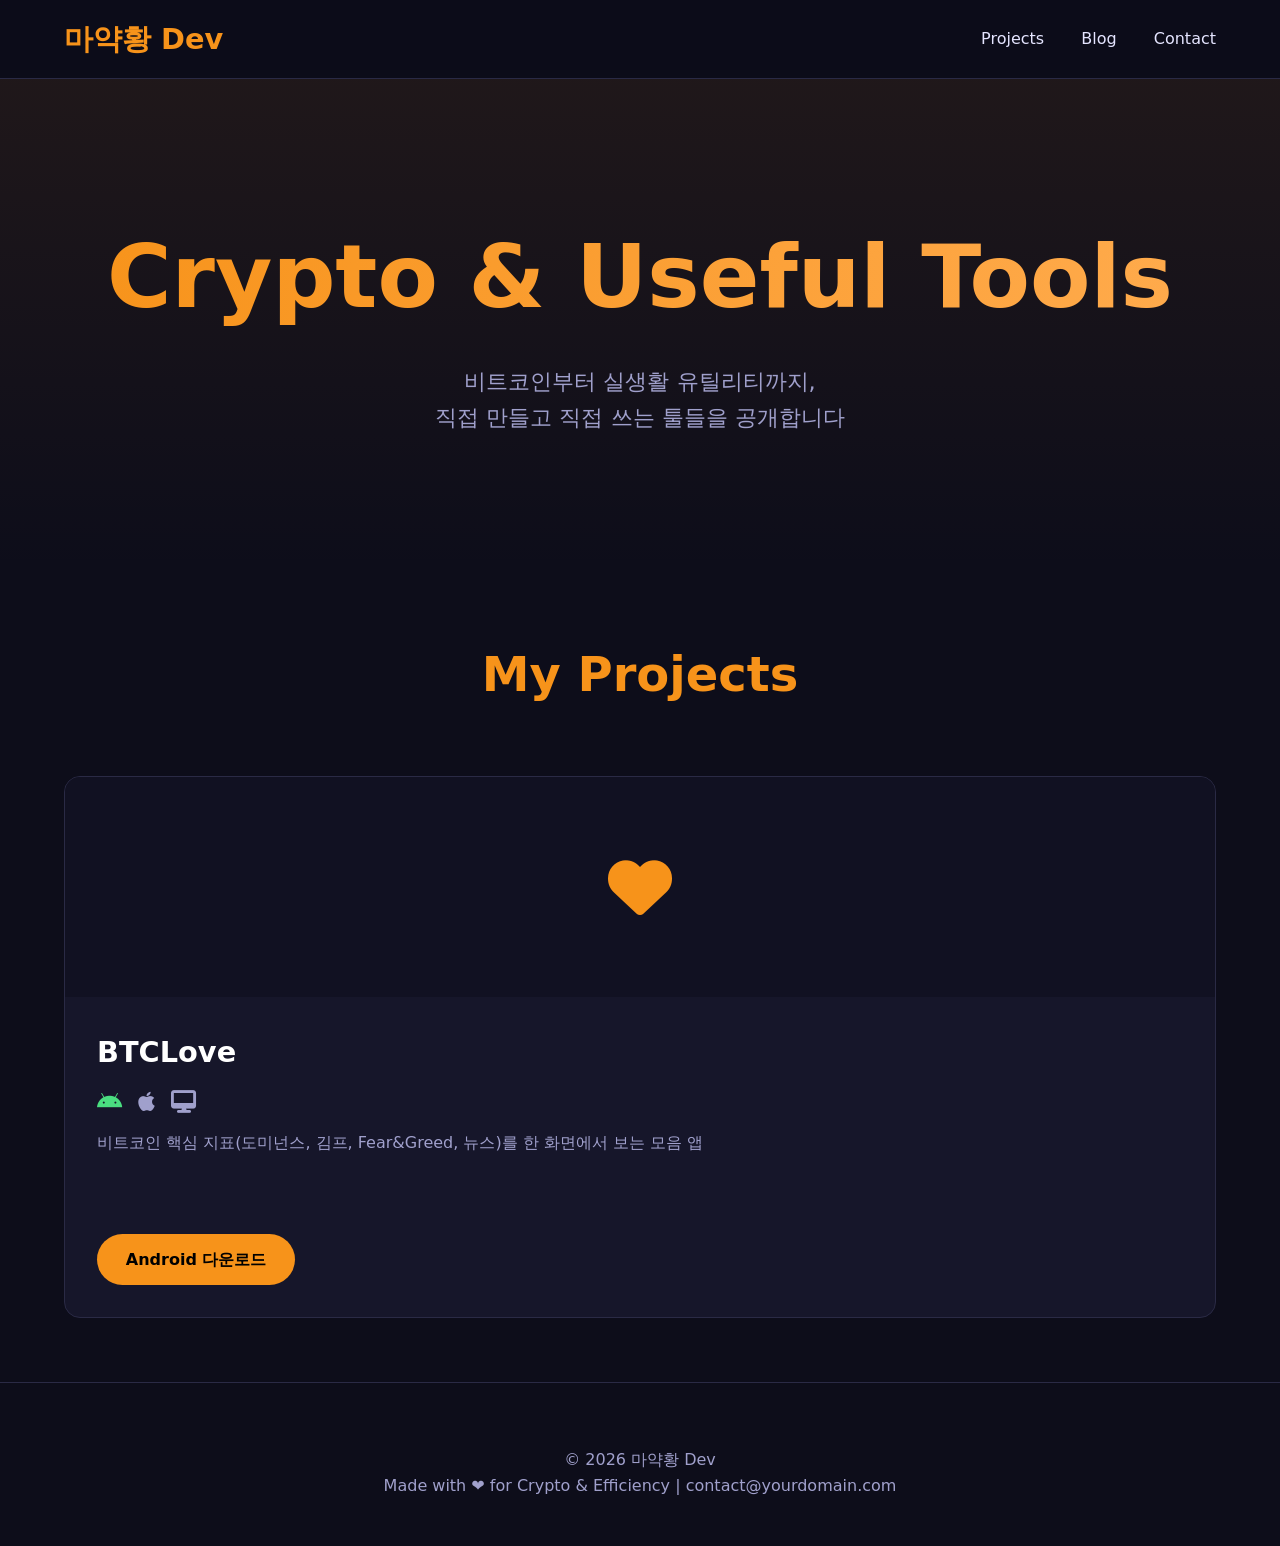
==== index.html @ 8ac25735 "Update index.html" ====
<!DOCTYPE html>
<html lang="ko">
<head>
  <meta charset="UTF-8">
  <meta name="viewport" content="width=device-width, initial-scale=1.0">
  <title>마약황 Dev - Crypto & Tools</title>
  <link rel="stylesheet" href="https://cdnjs.cloudflare.com/ajax/libs/font-awesome/6.5.0/css/all.min.css">
  <style>
    :root {
      --bg: #0d0d1a;
      --card: #16162a;
      --accent: #F7931A;
      --accent-dark: #c76f00;
      --text: #e5e5ff;
      --text-muted: #a0a0cc;
      --border: #2a2a45;
    }

    * { margin:0; padding:0; box-sizing:border-box; }
    body {
      background: var(--bg);
      color: var(--text);
      font-family: system-ui, -apple-system, sans-serif;
      line-height: 1.6;
    }

    header {
      position: sticky;
      top: 0;
      background: rgba(13,13,26,0.9);
      backdrop-filter: blur(10px);
      padding: 1rem 5%;
      border-bottom: 1px solid var(--border);
      z-index: 100;
    }

    nav {
      max-width: 1400px;
      margin: 0 auto;
      display: flex;
      justify-content: space-between;
      align-items: center;
    }

    .logo {
      font-size: 1.8rem;
      font-weight: bold;
      color: var(--accent);
    }

    .nav-links a {
      color: var(--text);
      text-decoration: none;
      margin-left: 2rem;
      font-weight: 500;
    }

    .hero {
      padding: 8rem 5% 6rem;
      text-align: center;
      background: linear-gradient(to bottom, rgba(247,147,26,0.08), transparent);
    }

    .hero h1 {
      font-size: clamp(3rem, 8vw, 5.5rem);
      margin-bottom: 1rem;
      background: linear-gradient(90deg, var(--accent), #ffab4d);
      -webkit-background-clip: text;
      -webkit-text-fill-color: transparent;
    }

    .hero p {
      font-size: 1.4rem;
      color: var(--text-muted);
      max-width: 720px;
      margin: 0 auto 2.5rem;
    }

    .projects {
      padding: 4rem 5%;
      max-width: 1400px;
      margin: 0 auto;
    }

    .projects h2 {
      text-align: center;
      font-size: 3rem;
      margin-bottom: 4rem;
      color: var(--accent);
    }

    .project-grid {
      display: grid;
      grid-template-columns: repeat(auto-fit, minmax(360px, 1fr));
      gap: 2.5rem;
    }

    .project-card {
      background: var(--card);
      border-radius: 16px;
      overflow: hidden;
      border: 1px solid var(--border);
      transition: all 0.35s ease;
    }

    .project-card:hover {
      transform: translateY(-12px);
      box-shadow: 0 25px 50px rgba(247,147,26,0.12);
      border-color: var(--accent);
    }

    .project-image {
      height: 220px;
      background: #111122;
      display: flex;
      align-items: center;
      justify-content: center;
      font-size: 4rem;
      color: var(--accent);
    }

    .project-content {
      padding: 2rem;
    }

    .project-title {
      font-size: 1.8rem;
      margin-bottom: 0.8rem;
      color: white;
    }

    .platforms {
      display: flex;
      gap: 1rem;
      margin: 1rem 0;
      font-size: 1.4rem;
    }

    .platform-icon.released { color: #4ade80; }
    .platform-icon.beta { color: #fbbf24; }
    .platform-icon.soon { color: var(--text-muted); }

    .description {
      color: var(--text-muted);
      margin-bottom: 1.5rem;
      min-height: 80px;
    }

    .btn {
      display: inline-block;
      background: var(--accent);
      color: black;
      font-weight: bold;
      padding: 0.8rem 1.8rem;
      border-radius: 50px;
      text-decoration: none;
      transition: all 0.3s;
    }

    .btn:hover {
      background: #ffab4d;
      transform: translateY(-3px);
    }

    footer {
      text-align: center;
      padding: 4rem 5% 3rem;
      color: var(--text-muted);
      border-top: 1px solid var(--border);
    }

    @media (max-width: 768px) {
      .hero { padding: 6rem 5% 4rem; }
      .projects h2 { font-size: 2.4rem; }
    }
  </style>
</head>
<body>

  <header>
    <nav>
      <div class="logo">마약황 Dev</div>
      <div class="nav-links">
        <a href="#projects">Projects</a>
        <a href="#">Blog</a>
        <a href="#">Contact</a>
      </div>
    </nav>
  </header>

  <section class="hero">
    <h1>Crypto & Useful Tools</h1>
    <p>비트코인부터 실생활 유틸리티까지,<br>직접 만들고 직접 쓰는 툴들을 공개합니다</p>
  </section>

  <section class="projects" id="projects">
    <h2>My Projects</h2>

    <div class="project-grid">

      <!-- BTCLove 예시 카드 -->
      <div class="project-card">
        <div class="project-image"><i class="fas fa-heart"></i></div>
        <div class="project-content">
          <h3 class="project-title">BTCLove</h3>
          <div class="platforms">
            <i class="fab fa-android platform-icon released" title="Released"></i>
            <i class="fab fa-apple platform-icon soon" title="Coming Soon"></i>
            <i class="fas fa-desktop platform-icon soon" title="In Development"></i>
          </div>
          <p class="description">
            비트코인 핵심 지표(도미넌스, 김프, Fear&Greed, 뉴스)를 한 화면에서 보는 모음 앱
          </p>
          <a href="https://play.google.com/store/apps/details?id=com.studionada.bitcoinlove" class="btn" target="_blank">
            Android 다운로드
          </a>
        </div>
      </div>

      <!-- 여기에 새 프로젝트 카드 추가 예시 -->
      <!-- 
      <div class="project-card">
        <div class="project-image"><i class="fas fa-chart-line"></i></div>
        <div class="project-content">
          <h3 class="project-title">김프 트래커 Pro</h3>
          <div class="platforms">
            <i class="fab fa-android platform-icon beta"></i>
            <i class="fas fa-desktop platform-icon released"></i>
          </div>
          <p class="description">
            실시간 김치프리미엄 비교 + 알림 + 거래소 연동 툴
          </p>
          <a href="#" class="btn">자세히 보기</a>
        </div>
      </div>
      -->

    </div>
  </section>

  <footer>
    © 2026 마약황 Dev<br>
    Made with ❤️ for Crypto & Efficiency | contact@yourdomain.com
  </footer>

</body>
</html>
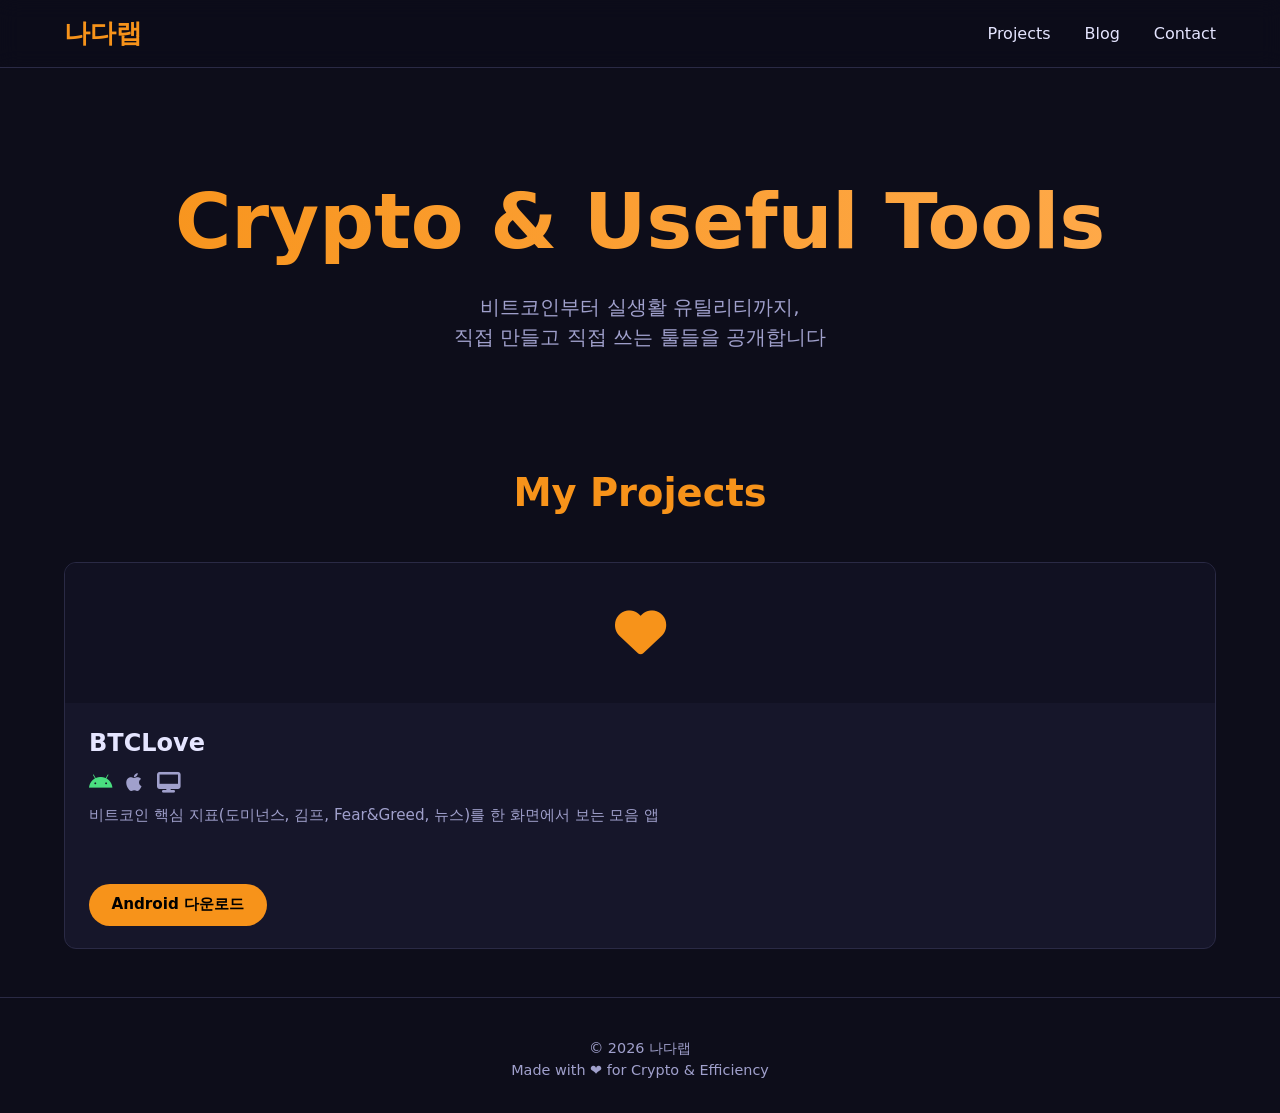
==== commit f66c1364: "Update index.html" ====
--- a/index.html
+++ b/index.html
@@ -3,183 +3,159 @@
 <head>
   <meta charset="UTF-8">
   <meta name="viewport" content="width=device-width, initial-scale=1.0">
-  <title>마약황 Dev - Crypto & Tools</title>
+  <title>나다랩 - Crypto & Tools</title>
   <link rel="stylesheet" href="https://cdnjs.cloudflare.com/ajax/libs/font-awesome/6.5.0/css/all.min.css">
   <style>
     :root {
       --bg: #0d0d1a;
       --card: #16162a;
       --accent: #F7931A;
-      --accent-dark: #c76f00;
       --text: #e5e5ff;
-      --text-muted: #a0a0cc;
+      --muted: #a0a0cc;
       --border: #2a2a45;
     }
-
     * { margin:0; padding:0; box-sizing:border-box; }
     body {
       background: var(--bg);
       color: var(--text);
-      font-family: system-ui, -apple-system, sans-serif;
-      line-height: 1.6;
-    }
-
+      font-family: system-ui, sans-serif;
+      line-height: 1.5;
+    }
     header {
       position: sticky;
       top: 0;
-      background: rgba(13,13,26,0.9);
+      background: rgba(13,13,26,0.92);
       backdrop-filter: blur(10px);
-      padding: 1rem 5%;
       border-bottom: 1px solid var(--border);
+      padding: 0.9rem 5%;
       z-index: 100;
     }
-
     nav {
       max-width: 1400px;
-      margin: 0 auto;
+      margin: auto;
       display: flex;
       justify-content: space-between;
       align-items: center;
     }
-
     .logo {
-      font-size: 1.8rem;
+      font-size: 1.6rem;
       font-weight: bold;
       color: var(--accent);
     }
-
     .nav-links a {
       color: var(--text);
       text-decoration: none;
-      margin-left: 2rem;
+      margin-left: 1.8rem;
       font-weight: 500;
     }
-
     .hero {
-      padding: 8rem 5% 6rem;
+      padding: 6rem 5% 4rem;
       text-align: center;
-      background: linear-gradient(to bottom, rgba(247,147,26,0.08), transparent);
-    }
-
+    }
     .hero h1 {
-      font-size: clamp(3rem, 8vw, 5.5rem);
-      margin-bottom: 1rem;
+      font-size: clamp(2.8rem, 7vw, 4.8rem);
+      margin-bottom: 0.8rem;
       background: linear-gradient(90deg, var(--accent), #ffab4d);
       -webkit-background-clip: text;
       -webkit-text-fill-color: transparent;
     }
-
     .hero p {
-      font-size: 1.4rem;
-      color: var(--text-muted);
-      max-width: 720px;
-      margin: 0 auto 2.5rem;
-    }
-
+      font-size: 1.25rem;
+      color: var(--muted);
+      max-width: 680px;
+      margin: 0 auto;
+    }
     .projects {
-      padding: 4rem 5%;
+      padding: 3rem 5%;
       max-width: 1400px;
-      margin: 0 auto;
-    }
-
+      margin: auto;
+    }
     .projects h2 {
       text-align: center;
-      font-size: 3rem;
-      margin-bottom: 4rem;
+      font-size: 2.4rem;
+      margin-bottom: 2.5rem;
       color: var(--accent);
     }
-
     .project-grid {
       display: grid;
-      grid-template-columns: repeat(auto-fit, minmax(360px, 1fr));
-      gap: 2.5rem;
-    }
-
+      grid-template-columns: repeat(auto-fit, minmax(320px, 1fr));
+      gap: 1.8rem;
+    }
     .project-card {
       background: var(--card);
-      border-radius: 16px;
+      border-radius: 12px;
+      border: 1px solid var(--border);
       overflow: hidden;
-      border: 1px solid var(--border);
-      transition: all 0.35s ease;
-    }
-
+      transition: all 0.3s ease;
+    }
     .project-card:hover {
-      transform: translateY(-12px);
-      box-shadow: 0 25px 50px rgba(247,147,26,0.12);
+      transform: translateY(-8px);
+      box-shadow: 0 16px 32px rgba(247,147,26,0.1);
       border-color: var(--accent);
     }
-
     .project-image {
-      height: 220px;
+      height: 140px;
       background: #111122;
       display: flex;
       align-items: center;
       justify-content: center;
-      font-size: 4rem;
+      font-size: 3.2rem;
       color: var(--accent);
     }
-
     .project-content {
-      padding: 2rem;
-    }
-
+      padding: 1.4rem 1.5rem;
+    }
     .project-title {
-      font-size: 1.8rem;
-      margin-bottom: 0.8rem;
-      color: white;
-    }
-
+      font-size: 1.5rem;
+      margin-bottom: 0.6rem;
+    }
     .platforms {
       display: flex;
-      gap: 1rem;
-      margin: 1rem 0;
-      font-size: 1.4rem;
-    }
-
+      gap: 0.9rem;
+      margin: 0.7rem 0;
+      font-size: 1.3rem;
+    }
     .platform-icon.released { color: #4ade80; }
-    .platform-icon.beta { color: #fbbf24; }
-    .platform-icon.soon { color: var(--text-muted); }
-
+    .platform-icon.beta    { color: #fbbf24; }
+    .platform-icon.soon    { color: var(--muted); }
     .description {
-      color: var(--text-muted);
-      margin-bottom: 1.5rem;
-      min-height: 80px;
-    }
-
+      color: var(--muted);
+      font-size: 0.95rem;
+      margin-bottom: 1.2rem;
+      min-height: 60px;
+    }
     .btn {
       display: inline-block;
       background: var(--accent);
       color: black;
-      font-weight: bold;
-      padding: 0.8rem 1.8rem;
+      font-weight: 600;
+      padding: 0.6rem 1.4rem;
       border-radius: 50px;
       text-decoration: none;
-      transition: all 0.3s;
-    }
-
+      font-size: 0.95rem;
+      transition: all 0.25s;
+    }
     .btn:hover {
       background: #ffab4d;
-      transform: translateY(-3px);
-    }
-
+      transform: translateY(-2px);
+    }
     footer {
       text-align: center;
-      padding: 4rem 5% 3rem;
-      color: var(--text-muted);
+      padding: 2.5rem 5% 2rem;
+      color: var(--muted);
       border-top: 1px solid var(--border);
-    }
-
+      font-size: 0.9rem;
+    }
     @media (max-width: 768px) {
-      .hero { padding: 6rem 5% 4rem; }
-      .projects h2 { font-size: 2.4rem; }
+      .hero { padding: 5rem 5% 3rem; }
+      .projects h2 { font-size: 2rem; }
     }
   </style>
 </head>
 <body>
-
   <header>
     <nav>
-      <div class="logo">마약황 Dev</div>
+      <div class="logo">나다랩</div>
       <div class="nav-links">
         <a href="#projects">Projects</a>
         <a href="#">Blog</a>
@@ -195,10 +171,7 @@
 
   <section class="projects" id="projects">
     <h2>My Projects</h2>
-
     <div class="project-grid">
-
-      <!-- BTCLove 예시 카드 -->
       <div class="project-card">
         <div class="project-image"><i class="fas fa-heart"></i></div>
         <div class="project-content">
@@ -211,37 +184,20 @@
           <p class="description">
             비트코인 핵심 지표(도미넌스, 김프, Fear&Greed, 뉴스)를 한 화면에서 보는 모음 앱
           </p>
-          <a href="https://play.google.com/store/apps/details?id=com.studionada.bitcoinlove" class="btn" target="_blank">
+          <a href="https://play.google.com/store/apps/details?id=com.studionada.bitcoinlove" 
+             class="btn" target="_blank" rel="noopener">
             Android 다운로드
           </a>
         </div>
       </div>
 
-      <!-- 여기에 새 프로젝트 카드 추가 예시 -->
-      <!-- 
-      <div class="project-card">
-        <div class="project-image"><i class="fas fa-chart-line"></i></div>
-        <div class="project-content">
-          <h3 class="project-title">김프 트래커 Pro</h3>
-          <div class="platforms">
-            <i class="fab fa-android platform-icon beta"></i>
-            <i class="fas fa-desktop platform-icon released"></i>
-          </div>
-          <p class="description">
-            실시간 김치프리미엄 비교 + 알림 + 거래소 연동 툴
-          </p>
-          <a href="#" class="btn">자세히 보기</a>
-        </div>
-      </div>
-      -->
-
+      <!-- 새 프로젝트는 여기에 추가하세요 -->
     </div>
   </section>
 
   <footer>
-    © 2026 마약황 Dev<br>
-    Made with ❤️ for Crypto & Efficiency | contact@yourdomain.com
+    © 2026 나다랩<br>
+    Made with ❤️ for Crypto & Efficiency
   </footer>
-
 </body>
 </html>
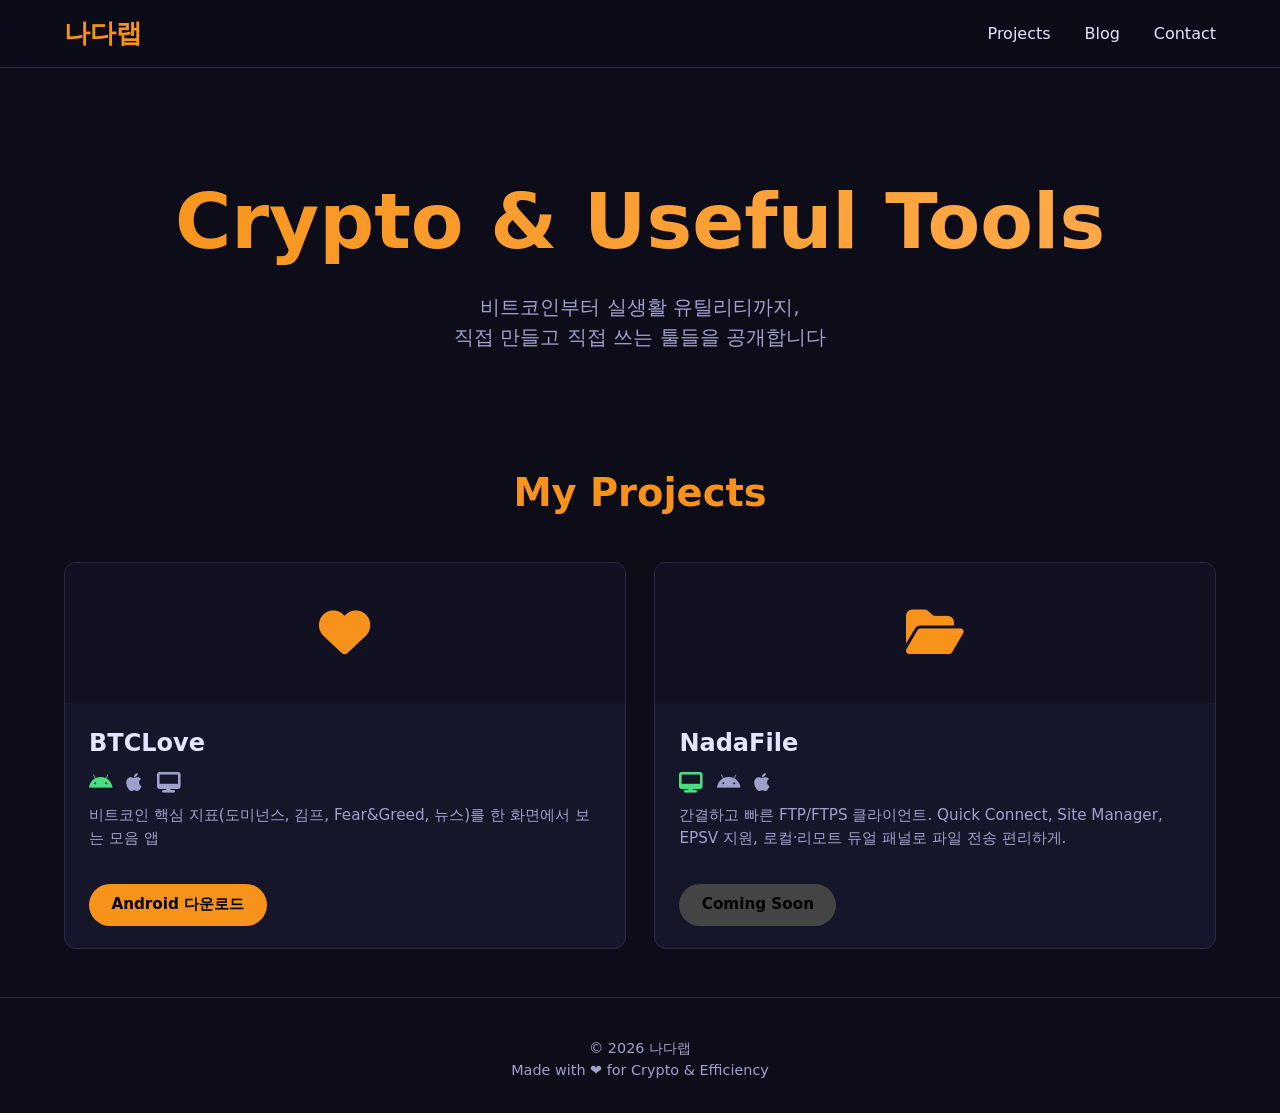
==== commit 7afbf20c: "Update index.html" ====
--- a/index.html
+++ b/index.html
@@ -172,6 +172,8 @@
   <section class="projects" id="projects">
     <h2>My Projects</h2>
     <div class="project-grid">
+
+      <!-- BTCLove -->
       <div class="project-card">
         <div class="project-image"><i class="fas fa-heart"></i></div>
         <div class="project-content">
@@ -191,7 +193,25 @@
         </div>
       </div>
 
-      <!-- 새 프로젝트는 여기에 추가하세요 -->
+      <!-- NadaFile 새 카드 추가 -->
+      <div class="project-card">
+        <div class="project-image"><i class="fas fa-folder-open"></i></div>
+        <div class="project-content">
+          <h3 class="project-title">NadaFile</h3>
+          <div class="platforms">
+            <i class="fas fa-desktop platform-icon released" title="Released (Windows)"></i>
+            <i class="fab fa-android platform-icon soon" title="In Development"></i>
+            <i class="fab fa-apple platform-icon soon" title="Coming Soon"></i>
+          </div>
+          <p class="description">
+            간결하고 빠른 FTP/FTPS 클라이언트. Quick Connect, Site Manager, EPSV 지원, 로컬·리모트 듀얼 패널로 파일 전송 편리하게.
+          </p>
+          <!-- 다운로드 링크가 아직 없으므로 주석 처리하거나 나중에 추가 -->
+          <!-- <a href="#" class="btn">다운로드</a> -->
+          <span class="btn" style="background:#444; cursor:default;">Coming Soon</span>
+        </div>
+      </div>
+
     </div>
   </section>
 
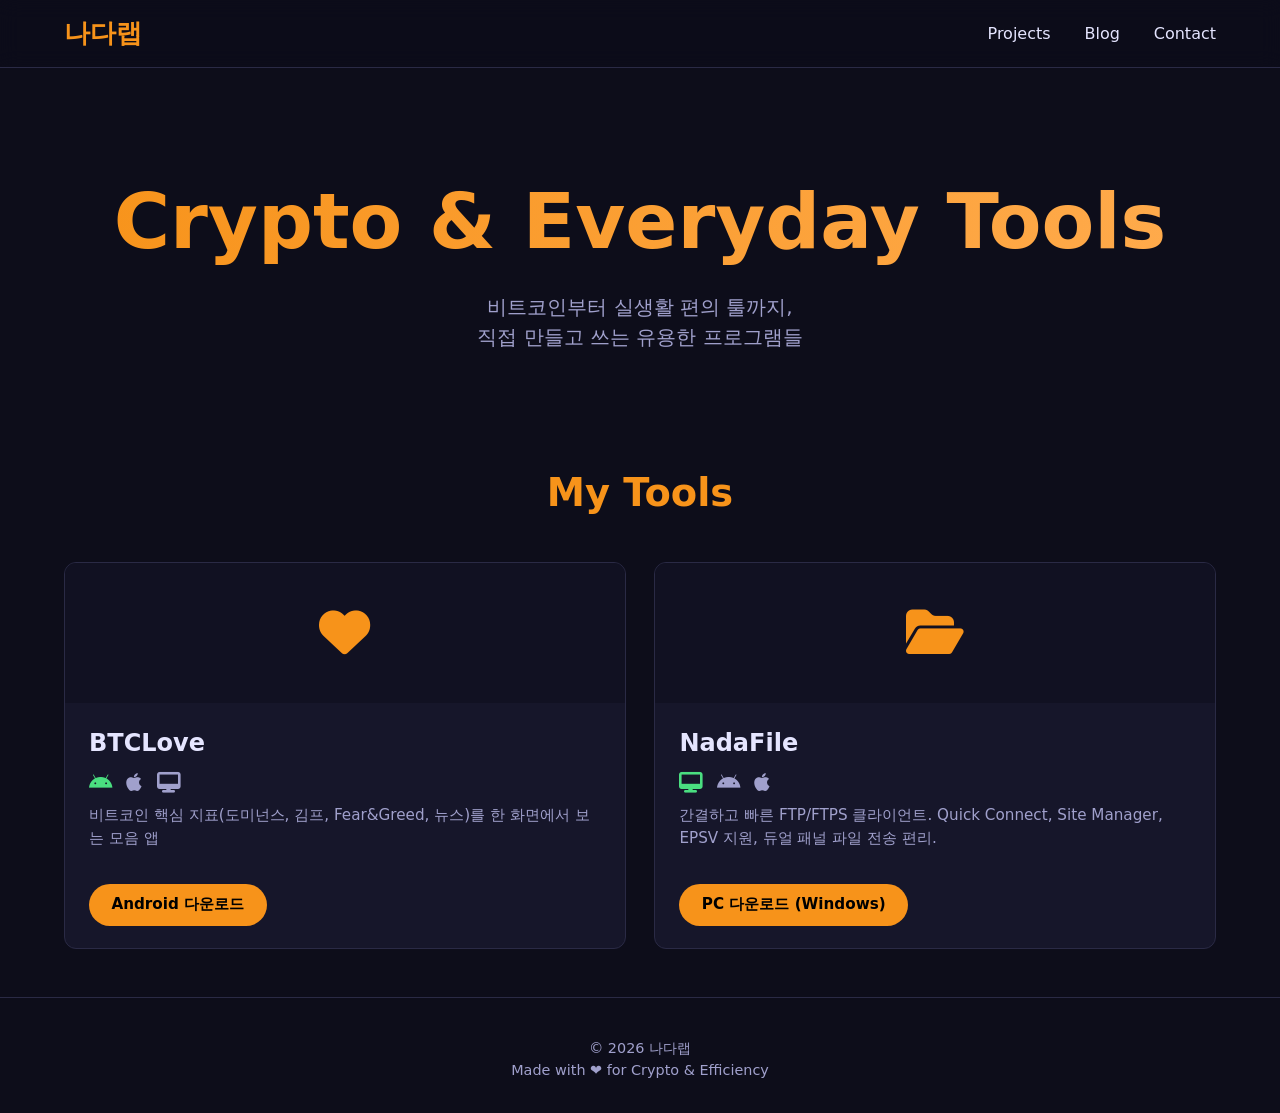
==== commit 81983307: "Update index.html" ====
--- a/index.html
+++ b/index.html
@@ -3,7 +3,7 @@
 <head>
   <meta charset="UTF-8">
   <meta name="viewport" content="width=device-width, initial-scale=1.0">
-  <title>나다랩 - Crypto & Tools</title>
+  <title>나다랩 - Crypto & Everyday Tools</title>
   <link rel="stylesheet" href="https://cdnjs.cloudflare.com/ajax/libs/font-awesome/6.5.0/css/all.min.css">
   <style>
     :root {
@@ -165,12 +165,12 @@
   </header>
 
   <section class="hero">
-    <h1>Crypto & Useful Tools</h1>
-    <p>비트코인부터 실생활 유틸리티까지,<br>직접 만들고 직접 쓰는 툴들을 공개합니다</p>
+    <h1>Crypto & Everyday Tools</h1>
+    <p>비트코인부터 실생활 편의 툴까지,<br>직접 만들고 쓰는 유용한 프로그램들</p>
   </section>
 
   <section class="projects" id="projects">
-    <h2>My Projects</h2>
+    <h2>My Tools</h2>
     <div class="project-grid">
 
       <!-- BTCLove -->
@@ -193,7 +193,7 @@
         </div>
       </div>
 
-      <!-- NadaFile 새 카드 추가 -->
+      <!-- NadaFile -->
       <div class="project-card">
         <div class="project-image"><i class="fas fa-folder-open"></i></div>
         <div class="project-content">
@@ -204,11 +204,12 @@
             <i class="fab fa-apple platform-icon soon" title="Coming Soon"></i>
           </div>
           <p class="description">
-            간결하고 빠른 FTP/FTPS 클라이언트. Quick Connect, Site Manager, EPSV 지원, 로컬·리모트 듀얼 패널로 파일 전송 편리하게.
+            간결하고 빠른 FTP/FTPS 클라이언트. Quick Connect, Site Manager, EPSV 지원, 듀얼 패널 파일 전송 편리.
           </p>
-          <!-- 다운로드 링크가 아직 없으므로 주석 처리하거나 나중에 추가 -->
-          <!-- <a href="#" class="btn">다운로드</a> -->
-          <span class="btn" style="background:#444; cursor:default;">Coming Soon</span>
+          <a href="https://drive.google.com/uc?export=download&id=1hBolenChYK0QnxzIG0PcMtn31DgBdenf" 
+             class="btn" target="_blank" rel="noopener noreferrer">
+            PC 다운로드 (Windows)
+          </a>
         </div>
       </div>
 
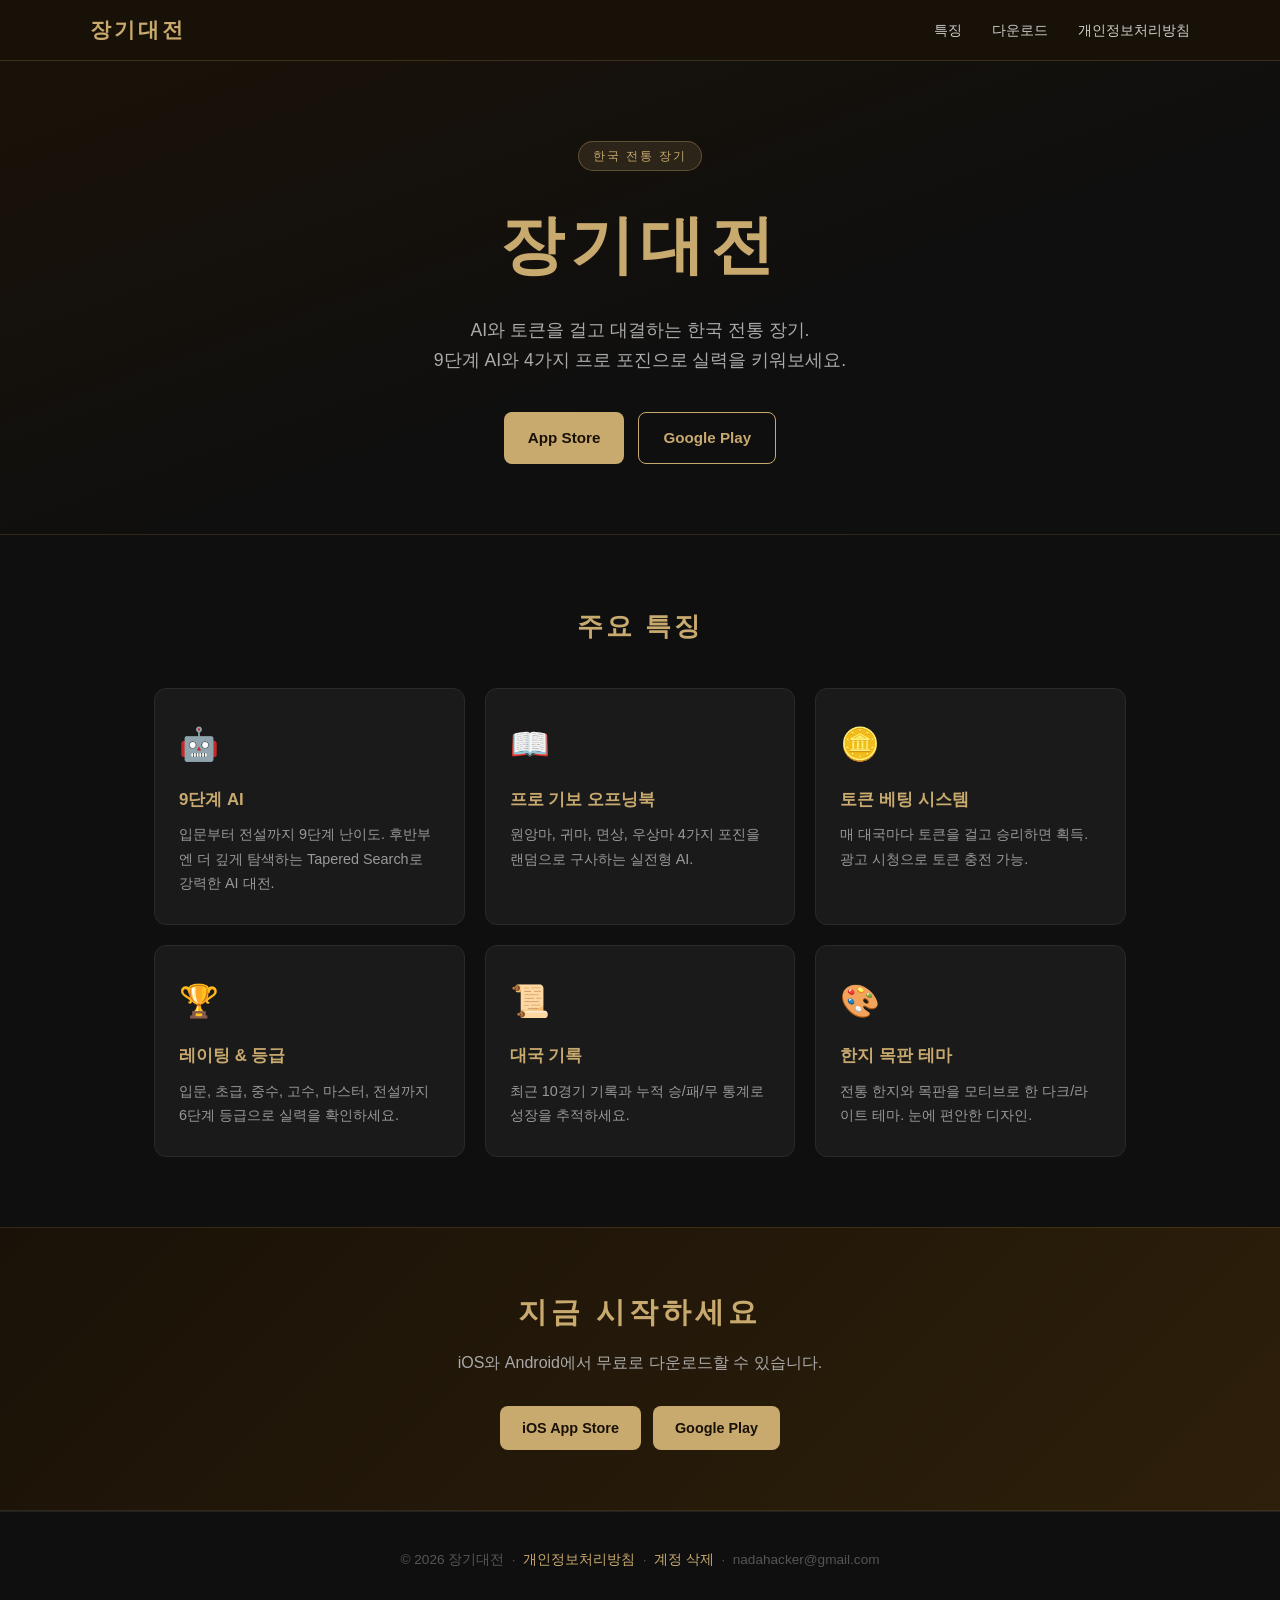
==== commit 810068b3: "Rebuild site as Janggi game page with privacy and delete-account pages" ====
--- a/index.html
+++ b/index.html
@@ -3,222 +3,278 @@
 <head>
   <meta charset="UTF-8">
   <meta name="viewport" content="width=device-width, initial-scale=1.0">
-  <title>나다랩 - Crypto & Everyday Tools</title>
-  <link rel="stylesheet" href="https://cdnjs.cloudflare.com/ajax/libs/font-awesome/6.5.0/css/all.min.css">
+  <title>장기대전 — 한국 전통 장기 AI 대전</title>
   <style>
-    :root {
-      --bg: #0d0d1a;
-      --card: #16162a;
-      --accent: #F7931A;
-      --text: #e5e5ff;
-      --muted: #a0a0cc;
-      --border: #2a2a45;
-    }
-    * { margin:0; padding:0; box-sizing:border-box; }
+    * { margin: 0; padding: 0; box-sizing: border-box; }
     body {
-      background: var(--bg);
-      color: var(--text);
-      font-family: system-ui, sans-serif;
-      line-height: 1.5;
+      font-family: -apple-system, BlinkMacSystemFont, 'Apple SD Gothic Neo', 'Noto Sans KR', sans-serif;
+      background: #0f0f0f;
+      color: #e0e0e0;
+      line-height: 1.7;
     }
     header {
       position: sticky;
       top: 0;
-      background: rgba(13,13,26,0.92);
+      background: rgba(26,18,8,0.95);
       backdrop-filter: blur(10px);
-      border-bottom: 1px solid var(--border);
-      padding: 0.9rem 5%;
+      border-bottom: 1px solid #C8A96E33;
+      padding: 0 5%;
       z-index: 100;
     }
     nav {
-      max-width: 1400px;
+      max-width: 1100px;
       margin: auto;
       display: flex;
       justify-content: space-between;
       align-items: center;
+      height: 60px;
     }
     .logo {
+      font-size: 1.3rem;
+      font-weight: 700;
+      color: #C8A96E;
+      letter-spacing: 3px;
+    }
+    .nav-links a {
+      color: #ccc;
+      text-decoration: none;
+      margin-left: 1.6rem;
+      font-size: 0.9rem;
+    }
+    .nav-links a:hover { color: #C8A96E; }
+
+    /* Hero */
+    .hero {
+      background: linear-gradient(160deg, #1a1208 0%, #0f0f0f 60%);
+      padding: 80px 5% 70px;
+      text-align: center;
+      border-bottom: 1px solid #C8A96E22;
+    }
+    .hero-badge {
+      display: inline-block;
+      background: #C8A96E22;
+      border: 1px solid #C8A96E55;
+      color: #C8A96E;
+      font-size: 12px;
+      padding: 4px 14px;
+      border-radius: 20px;
+      margin-bottom: 20px;
+      letter-spacing: 2px;
+    }
+    .hero h1 {
+      font-size: clamp(2.4rem, 6vw, 4rem);
+      font-weight: 700;
+      color: #C8A96E;
+      letter-spacing: 6px;
+      margin-bottom: 16px;
+    }
+    .hero p {
+      font-size: 1.1rem;
+      color: #aaa;
+      max-width: 560px;
+      margin: 0 auto 36px;
+    }
+    .store-buttons {
+      display: flex;
+      gap: 14px;
+      justify-content: center;
+      flex-wrap: wrap;
+    }
+    .store-btn {
+      display: inline-flex;
+      align-items: center;
+      gap: 8px;
+      background: #C8A96E;
+      color: #1a1208;
+      font-weight: 700;
+      font-size: 0.95rem;
+      padding: 12px 24px;
+      border-radius: 8px;
+      text-decoration: none;
+      transition: all 0.2s;
+    }
+    .store-btn:hover { background: #dfc080; transform: translateY(-2px); }
+    .store-btn.outline {
+      background: transparent;
+      border: 1px solid #C8A96E;
+      color: #C8A96E;
+    }
+    .store-btn.outline:hover { background: #C8A96E22; }
+
+    /* Features */
+    .features {
+      max-width: 1100px;
+      margin: 70px auto;
+      padding: 0 5%;
+    }
+    .section-title {
+      text-align: center;
       font-size: 1.6rem;
-      font-weight: bold;
-      color: var(--accent);
-    }
-    .nav-links a {
-      color: var(--text);
+      font-weight: 700;
+      color: #C8A96E;
+      letter-spacing: 3px;
+      margin-bottom: 40px;
+    }
+    .feature-grid {
+      display: grid;
+      grid-template-columns: repeat(auto-fit, minmax(260px, 1fr));
+      gap: 20px;
+    }
+    .feature-card {
+      background: #1a1a1a;
+      border: 1px solid #2a2a2a;
+      border-radius: 12px;
+      padding: 28px 24px;
+      transition: all 0.25s;
+    }
+    .feature-card:hover {
+      border-color: #C8A96E55;
+      transform: translateY(-4px);
+    }
+    .feature-icon {
+      font-size: 2rem;
+      margin-bottom: 14px;
+    }
+    .feature-card h3 {
+      font-size: 1.05rem;
+      font-weight: 700;
+      color: #C8A96E;
+      margin-bottom: 8px;
+    }
+    .feature-card p {
+      font-size: 0.9rem;
+      color: #999;
+    }
+
+    /* Download */
+    .download {
+      background: linear-gradient(135deg, #1a1208, #2d1f0a);
+      border-top: 1px solid #C8A96E22;
+      border-bottom: 1px solid #C8A96E22;
+      padding: 60px 5%;
+      text-align: center;
+    }
+    .download h2 {
+      font-size: 1.8rem;
+      color: #C8A96E;
+      letter-spacing: 4px;
+      margin-bottom: 12px;
+    }
+    .download p {
+      color: #aaa;
+      margin-bottom: 30px;
+    }
+    .platform-badges {
+      display: flex;
+      gap: 12px;
+      justify-content: center;
+      flex-wrap: wrap;
+    }
+    .platform-badge {
+      background: #C8A96E;
+      color: #1a1208;
+      font-weight: 700;
+      font-size: 0.9rem;
+      padding: 10px 22px;
+      border-radius: 8px;
       text-decoration: none;
-      margin-left: 1.8rem;
-      font-weight: 500;
-    }
-    .hero {
-      padding: 6rem 5% 4rem;
-      text-align: center;
-    }
-    .hero h1 {
-      font-size: clamp(2.8rem, 7vw, 4.8rem);
-      margin-bottom: 0.8rem;
-      background: linear-gradient(90deg, var(--accent), #ffab4d);
-      -webkit-background-clip: text;
-      -webkit-text-fill-color: transparent;
-    }
-    .hero p {
-      font-size: 1.25rem;
-      color: var(--muted);
-      max-width: 680px;
-      margin: 0 auto;
-    }
-    .projects {
-      padding: 3rem 5%;
-      max-width: 1400px;
-      margin: auto;
-    }
-    .projects h2 {
-      text-align: center;
-      font-size: 2.4rem;
-      margin-bottom: 2.5rem;
-      color: var(--accent);
-    }
-    .project-grid {
-      display: grid;
-      grid-template-columns: repeat(auto-fit, minmax(320px, 1fr));
-      gap: 1.8rem;
-    }
-    .project-card {
-      background: var(--card);
-      border-radius: 12px;
-      border: 1px solid var(--border);
-      overflow: hidden;
-      transition: all 0.3s ease;
-    }
-    .project-card:hover {
-      transform: translateY(-8px);
-      box-shadow: 0 16px 32px rgba(247,147,26,0.1);
-      border-color: var(--accent);
-    }
-    .project-image {
-      height: 140px;
-      background: #111122;
-      display: flex;
-      align-items: center;
-      justify-content: center;
-      font-size: 3.2rem;
-      color: var(--accent);
-    }
-    .project-content {
-      padding: 1.4rem 1.5rem;
-    }
-    .project-title {
-      font-size: 1.5rem;
-      margin-bottom: 0.6rem;
-    }
-    .platforms {
-      display: flex;
-      gap: 0.9rem;
-      margin: 0.7rem 0;
-      font-size: 1.3rem;
-    }
-    .platform-icon.released { color: #4ade80; }
-    .platform-icon.beta    { color: #fbbf24; }
-    .platform-icon.soon    { color: var(--muted); }
-    .description {
-      color: var(--muted);
-      font-size: 0.95rem;
-      margin-bottom: 1.2rem;
-      min-height: 60px;
-    }
-    .btn {
-      display: inline-block;
-      background: var(--accent);
-      color: black;
-      font-weight: 600;
-      padding: 0.6rem 1.4rem;
-      border-radius: 50px;
-      text-decoration: none;
-      font-size: 0.95rem;
-      transition: all 0.25s;
-    }
-    .btn:hover {
-      background: #ffab4d;
-      transform: translateY(-2px);
-    }
+      transition: all 0.2s;
+    }
+    .platform-badge:hover { background: #dfc080; }
+    .platform-badge.soon {
+      background: transparent;
+      border: 1px solid #555;
+      color: #666;
+      cursor: default;
+    }
+
     footer {
       text-align: center;
-      padding: 2.5rem 5% 2rem;
-      color: var(--muted);
-      border-top: 1px solid var(--border);
-      font-size: 0.9rem;
-    }
-    @media (max-width: 768px) {
-      .hero { padding: 5rem 5% 3rem; }
-      .projects h2 { font-size: 2rem; }
-    }
+      padding: 36px 5%;
+      color: #555;
+      font-size: 0.85rem;
+      border-top: 1px solid #222;
+    }
+    footer a { color: #C8A96E; text-decoration: none; }
+    footer a:hover { text-decoration: underline; }
   </style>
 </head>
 <body>
   <header>
     <nav>
-      <div class="logo">나다랩</div>
+      <div class="logo">장기대전</div>
       <div class="nav-links">
-        <a href="#projects">Projects</a>
-        <a href="#">Blog</a>
-        <a href="#">Contact</a>
+        <a href="#features">특징</a>
+        <a href="#download">다운로드</a>
+        <a href="privacy.html">개인정보처리방침</a>
       </div>
     </nav>
   </header>
 
   <section class="hero">
-    <h1>Crypto & Everyday Tools</h1>
-    <p>비트코인부터 실생활 편의 툴까지,<br>직접 만들고 쓰는 유용한 프로그램들</p>
-  </section>
-
-  <section class="projects" id="projects">
-    <h2>My Tools</h2>
-    <div class="project-grid">
-
-      <!-- BTCLove -->
-      <div class="project-card">
-        <div class="project-image"><i class="fas fa-heart"></i></div>
-        <div class="project-content">
-          <h3 class="project-title">BTCLove</h3>
-          <div class="platforms">
-            <i class="fab fa-android platform-icon released" title="Released"></i>
-            <i class="fab fa-apple platform-icon soon" title="Coming Soon"></i>
-            <i class="fas fa-desktop platform-icon soon" title="In Development"></i>
-          </div>
-          <p class="description">
-            비트코인 핵심 지표(도미넌스, 김프, Fear&Greed, 뉴스)를 한 화면에서 보는 모음 앱
-          </p>
-          <a href="https://play.google.com/store/apps/details?id=com.studionada.bitcoinlove" 
-             class="btn" target="_blank" rel="noopener">
-            Android 다운로드
-          </a>
-        </div>
-      </div>
-
-      <!-- NadaFile -->
-      <div class="project-card">
-        <div class="project-image"><i class="fas fa-folder-open"></i></div>
-        <div class="project-content">
-          <h3 class="project-title">NadaFile</h3>
-          <div class="platforms">
-            <i class="fas fa-desktop platform-icon released" title="Released (Windows)"></i>
-            <i class="fab fa-android platform-icon soon" title="In Development"></i>
-            <i class="fab fa-apple platform-icon soon" title="Coming Soon"></i>
-          </div>
-          <p class="description">
-            간결하고 빠른 FTP/FTPS 클라이언트. Quick Connect, Site Manager, EPSV 지원, 듀얼 패널 파일 전송 편리.
-          </p>
-          <a href="https://drive.google.com/uc?export=download&id=1hBolenChYK0QnxzIG0PcMtn31DgBdenf" 
-             class="btn" target="_blank" rel="noopener noreferrer">
-            PC 다운로드 (Windows)
-          </a>
-        </div>
-      </div>
-
+    <div class="hero-badge">한국 전통 장기</div>
+    <h1>장기대전</h1>
+    <p>AI와 토큰을 걸고 대결하는 한국 전통 장기.<br>9단계 AI와 4가지 프로 포진으로 실력을 키워보세요.</p>
+    <div class="store-buttons">
+      <a href="https://apps.apple.com/kr/app/id6761509325" class="store-btn" target="_blank" rel="noopener">
+        App Store
+      </a>
+      <a href="https://play.google.com/store/apps/details?id=com.nadahacker.janggi_betting" class="store-btn outline" target="_blank" rel="noopener">
+        Google Play
+      </a>
     </div>
   </section>
 
+  <section class="features" id="features">
+    <div class="section-title">주요 특징</div>
+    <div class="feature-grid">
+      <div class="feature-card">
+        <div class="feature-icon">🤖</div>
+        <h3>9단계 AI</h3>
+        <p>입문부터 전설까지 9단계 난이도. 후반부엔 더 깊게 탐색하는 Tapered Search로 강력한 AI 대전.</p>
+      </div>
+      <div class="feature-card">
+        <div class="feature-icon">📖</div>
+        <h3>프로 기보 오프닝북</h3>
+        <p>원앙마, 귀마, 면상, 우상마 4가지 포진을 랜덤으로 구사하는 실전형 AI.</p>
+      </div>
+      <div class="feature-card">
+        <div class="feature-icon">🪙</div>
+        <h3>토큰 베팅 시스템</h3>
+        <p>매 대국마다 토큰을 걸고 승리하면 획득. 광고 시청으로 토큰 충전 가능.</p>
+      </div>
+      <div class="feature-card">
+        <div class="feature-icon">🏆</div>
+        <h3>레이팅 & 등급</h3>
+        <p>입문, 초급, 중수, 고수, 마스터, 전설까지 6단계 등급으로 실력을 확인하세요.</p>
+      </div>
+      <div class="feature-card">
+        <div class="feature-icon">📜</div>
+        <h3>대국 기록</h3>
+        <p>최근 10경기 기록과 누적 승/패/무 통계로 성장을 추적하세요.</p>
+      </div>
+      <div class="feature-card">
+        <div class="feature-icon">🎨</div>
+        <h3>한지 목판 테마</h3>
+        <p>전통 한지와 목판을 모티브로 한 다크/라이트 테마. 눈에 편안한 디자인.</p>
+      </div>
+    </div>
+  </section>
+
+  <section class="download" id="download">
+    <h2>지금 시작하세요</h2>
+    <p>iOS와 Android에서 무료로 다운로드할 수 있습니다.</p>
+    <div class="platform-badges">
+      <a href="https://apps.apple.com/kr/app/id6761509325" class="platform-badge" target="_blank" rel="noopener">iOS App Store</a>
+      <a href="https://play.google.com/store/apps/details?id=com.nadahacker.janggi_betting" class="platform-badge" target="_blank" rel="noopener">Google Play</a>
+    </div>
+  </section>
+
   <footer>
-    © 2026 나다랩<br>
-    Made with ❤️ for Crypto & Efficiency
+    © 2026 장기대전 &nbsp;·&nbsp;
+    <a href="privacy.html">개인정보처리방침</a> &nbsp;·&nbsp;
+    <a href="delete-account.html">계정 삭제</a> &nbsp;·&nbsp;
+    nadahacker@gmail.com
   </footer>
 </body>
 </html>
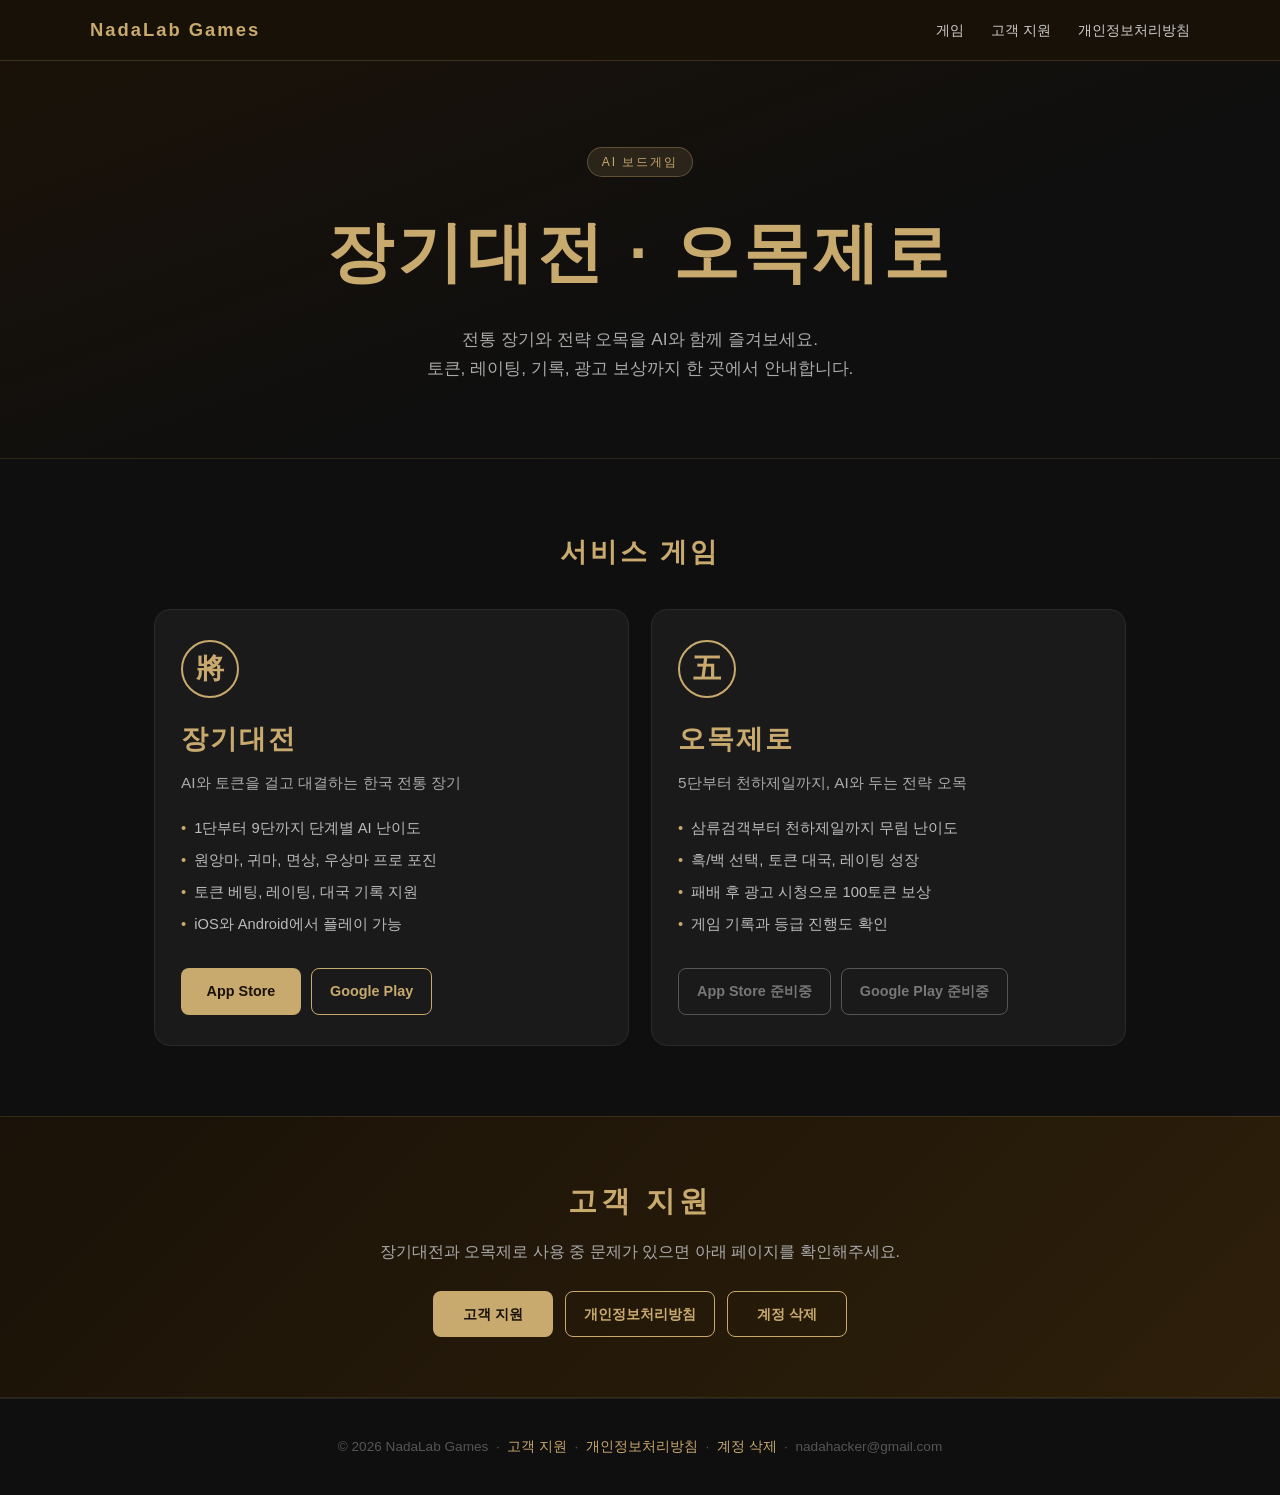
==== commit a979e0e3: "Make pages shared for Omok Zero" ====
--- a/index.html
+++ b/index.html
@@ -3,7 +3,7 @@
 <head>
   <meta charset="UTF-8">
   <meta name="viewport" content="width=device-width, initial-scale=1.0">
-  <title>장기대전 — 한국 전통 장기 AI 대전</title>
+  <title>NadaLab Games — 장기대전 · 오목제로</title>
   <style>
     * { margin: 0; padding: 0; box-sizing: border-box; }
     body {
@@ -30,23 +30,22 @@
       height: 60px;
     }
     .logo {
-      font-size: 1.3rem;
-      font-weight: 700;
-      color: #C8A96E;
-      letter-spacing: 3px;
+      font-size: 1.15rem;
+      font-weight: 800;
+      color: #C8A96E;
+      letter-spacing: 2px;
     }
     .nav-links a {
       color: #ccc;
       text-decoration: none;
-      margin-left: 1.6rem;
+      margin-left: 1.4rem;
       font-size: 0.9rem;
     }
     .nav-links a:hover { color: #C8A96E; }
 
-    /* Hero */
     .hero {
       background: linear-gradient(160deg, #1a1208 0%, #0f0f0f 60%);
-      padding: 80px 5% 70px;
+      padding: 86px 5% 74px;
       text-align: center;
       border-bottom: 1px solid #C8A96E22;
     }
@@ -62,36 +61,106 @@
       letter-spacing: 2px;
     }
     .hero h1 {
-      font-size: clamp(2.4rem, 6vw, 4rem);
-      font-weight: 700;
-      color: #C8A96E;
-      letter-spacing: 6px;
+      font-size: clamp(2.3rem, 6vw, 4.1rem);
+      font-weight: 800;
+      color: #C8A96E;
+      letter-spacing: 4px;
       margin-bottom: 16px;
     }
     .hero p {
-      font-size: 1.1rem;
+      font-size: 1.08rem;
       color: #aaa;
-      max-width: 560px;
-      margin: 0 auto 36px;
+      max-width: 650px;
+      margin: 0 auto;
+    }
+
+    .apps {
+      max-width: 1100px;
+      margin: 70px auto;
+      padding: 0 5%;
+    }
+    .section-title {
+      text-align: center;
+      font-size: 1.7rem;
+      font-weight: 800;
+      color: #C8A96E;
+      letter-spacing: 3px;
+      margin-bottom: 34px;
+    }
+    .app-grid {
+      display: grid;
+      grid-template-columns: repeat(auto-fit, minmax(290px, 1fr));
+      gap: 22px;
+    }
+    .app-card {
+      background: #1a1a1a;
+      border: 1px solid #2a2a2a;
+      border-radius: 16px;
+      padding: 30px 26px;
+      transition: all 0.25s;
+      min-height: 360px;
+      display: flex;
+      flex-direction: column;
+    }
+    .app-card:hover {
+      border-color: #C8A96E66;
+      transform: translateY(-4px);
+    }
+    .app-icon {
+      width: 58px;
+      height: 58px;
+      border-radius: 50%;
+      border: 2px solid #C8A96E;
+      color: #C8A96E;
+      display: flex;
+      align-items: center;
+      justify-content: center;
+      font-size: 28px;
+      font-weight: 800;
+      margin-bottom: 18px;
+    }
+    .app-card h2 {
+      color: #C8A96E;
+      font-size: 1.7rem;
+      margin-bottom: 8px;
+      letter-spacing: 2px;
+    }
+    .app-card .subtitle {
+      color: #aaa;
+      font-size: 0.96rem;
+      margin-bottom: 20px;
+    }
+    .feature-list {
+      list-style: none;
+      margin: 0 0 24px;
+      color: #bbb;
+      font-size: 0.92rem;
+    }
+    .feature-list li { margin-bottom: 7px; }
+    .feature-list li::before {
+      content: "•";
+      color: #C8A96E;
+      margin-right: 8px;
     }
     .store-buttons {
       display: flex;
-      gap: 14px;
-      justify-content: center;
+      gap: 10px;
       flex-wrap: wrap;
+      margin-top: auto;
     }
     .store-btn {
       display: inline-flex;
       align-items: center;
-      gap: 8px;
+      justify-content: center;
       background: #C8A96E;
       color: #1a1208;
-      font-weight: 700;
-      font-size: 0.95rem;
-      padding: 12px 24px;
+      font-weight: 800;
+      font-size: 0.9rem;
+      padding: 10px 18px;
       border-radius: 8px;
       text-decoration: none;
       transition: all 0.2s;
+      min-width: 120px;
     }
     .store-btn:hover { background: #dfc080; transform: translateY(-2px); }
     .store-btn.outline {
@@ -99,93 +168,36 @@
       border: 1px solid #C8A96E;
       color: #C8A96E;
     }
-    .store-btn.outline:hover { background: #C8A96E22; }
-
-    /* Features */
-    .features {
-      max-width: 1100px;
-      margin: 70px auto;
-      padding: 0 5%;
-    }
-    .section-title {
-      text-align: center;
-      font-size: 1.6rem;
-      font-weight: 700;
-      color: #C8A96E;
-      letter-spacing: 3px;
-      margin-bottom: 40px;
-    }
-    .feature-grid {
-      display: grid;
-      grid-template-columns: repeat(auto-fit, minmax(260px, 1fr));
-      gap: 20px;
-    }
-    .feature-card {
-      background: #1a1a1a;
-      border: 1px solid #2a2a2a;
-      border-radius: 12px;
-      padding: 28px 24px;
-      transition: all 0.25s;
-    }
-    .feature-card:hover {
-      border-color: #C8A96E55;
-      transform: translateY(-4px);
-    }
-    .feature-icon {
-      font-size: 2rem;
-      margin-bottom: 14px;
-    }
-    .feature-card h3 {
-      font-size: 1.05rem;
-      font-weight: 700;
-      color: #C8A96E;
-      margin-bottom: 8px;
-    }
-    .feature-card p {
-      font-size: 0.9rem;
-      color: #999;
-    }
-
-    /* Download */
-    .download {
+    .store-btn.soon {
+      background: transparent;
+      border: 1px solid #555;
+      color: #777;
+      cursor: default;
+      transform: none;
+    }
+
+    .support {
       background: linear-gradient(135deg, #1a1208, #2d1f0a);
       border-top: 1px solid #C8A96E22;
       border-bottom: 1px solid #C8A96E22;
       padding: 60px 5%;
       text-align: center;
     }
-    .download h2 {
+    .support h2 {
       font-size: 1.8rem;
       color: #C8A96E;
       letter-spacing: 4px;
       margin-bottom: 12px;
     }
-    .download p {
+    .support p {
       color: #aaa;
-      margin-bottom: 30px;
-    }
-    .platform-badges {
+      margin-bottom: 26px;
+    }
+    .support-links {
       display: flex;
       gap: 12px;
       justify-content: center;
       flex-wrap: wrap;
-    }
-    .platform-badge {
-      background: #C8A96E;
-      color: #1a1208;
-      font-weight: 700;
-      font-size: 0.9rem;
-      padding: 10px 22px;
-      border-radius: 8px;
-      text-decoration: none;
-      transition: all 0.2s;
-    }
-    .platform-badge:hover { background: #dfc080; }
-    .platform-badge.soon {
-      background: transparent;
-      border: 1px solid #555;
-      color: #666;
-      cursor: default;
     }
 
     footer {
@@ -197,81 +209,82 @@
     }
     footer a { color: #C8A96E; text-decoration: none; }
     footer a:hover { text-decoration: underline; }
+
+    @media (max-width: 640px) {
+      .nav-links a { margin-left: 0.8rem; font-size: 0.82rem; }
+      .hero { padding-top: 64px; }
+      .app-card { min-height: 0; }
+    }
   </style>
 </head>
 <body>
   <header>
     <nav>
-      <div class="logo">장기대전</div>
+      <div class="logo">NadaLab Games</div>
       <div class="nav-links">
-        <a href="#features">특징</a>
-        <a href="#download">다운로드</a>
+        <a href="#apps">게임</a>
+        <a href="support.html">고객 지원</a>
         <a href="privacy.html">개인정보처리방침</a>
       </div>
     </nav>
   </header>
 
   <section class="hero">
-    <div class="hero-badge">한국 전통 장기</div>
-    <h1>장기대전</h1>
-    <p>AI와 토큰을 걸고 대결하는 한국 전통 장기.<br>9단계 AI와 4가지 프로 포진으로 실력을 키워보세요.</p>
-    <div class="store-buttons">
-      <a href="https://apps.apple.com/kr/app/id6761509325" class="store-btn" target="_blank" rel="noopener">
-        App Store
-      </a>
-      <a href="https://play.google.com/store/apps/details?id=com.nadahacker.janggi_betting" class="store-btn outline" target="_blank" rel="noopener">
-        Google Play
-      </a>
+    <div class="hero-badge">AI 보드게임</div>
+    <h1>장기대전 · 오목제로</h1>
+    <p>전통 장기와 전략 오목을 AI와 함께 즐겨보세요.<br>토큰, 레이팅, 기록, 광고 보상까지 한 곳에서 안내합니다.</p>
+  </section>
+
+  <section class="apps" id="apps">
+    <div class="section-title">서비스 게임</div>
+    <div class="app-grid">
+      <article class="app-card">
+        <div class="app-icon">將</div>
+        <h2>장기대전</h2>
+        <p class="subtitle">AI와 토큰을 걸고 대결하는 한국 전통 장기</p>
+        <ul class="feature-list">
+          <li>1단부터 9단까지 단계별 AI 난이도</li>
+          <li>원앙마, 귀마, 면상, 우상마 프로 포진</li>
+          <li>토큰 베팅, 레이팅, 대국 기록 지원</li>
+          <li>iOS와 Android에서 플레이 가능</li>
+        </ul>
+        <div class="store-buttons">
+          <a href="https://apps.apple.com/kr/app/id6761509325" class="store-btn" target="_blank" rel="noopener">App Store</a>
+          <a href="https://play.google.com/store/apps/details?id=com.nadahacker.janggi_betting" class="store-btn outline" target="_blank" rel="noopener">Google Play</a>
+        </div>
+      </article>
+
+      <article class="app-card">
+        <div class="app-icon">五</div>
+        <h2>오목제로</h2>
+        <p class="subtitle">5단부터 천하제일까지, AI와 두는 전략 오목</p>
+        <ul class="feature-list">
+          <li>삼류검객부터 천하제일까지 무림 난이도</li>
+          <li>흑/백 선택, 토큰 대국, 레이팅 성장</li>
+          <li>패배 후 광고 시청으로 100토큰 보상</li>
+          <li>게임 기록과 등급 진행도 확인</li>
+        </ul>
+        <div class="store-buttons">
+          <span class="store-btn soon">App Store 준비중</span>
+          <span class="store-btn soon">Google Play 준비중</span>
+        </div>
+      </article>
     </div>
   </section>
 
-  <section class="features" id="features">
-    <div class="section-title">주요 특징</div>
-    <div class="feature-grid">
-      <div class="feature-card">
-        <div class="feature-icon">🤖</div>
-        <h3>9단계 AI</h3>
-        <p>입문부터 전설까지 9단계 난이도. 후반부엔 더 깊게 탐색하는 Tapered Search로 강력한 AI 대전.</p>
-      </div>
-      <div class="feature-card">
-        <div class="feature-icon">📖</div>
-        <h3>프로 기보 오프닝북</h3>
-        <p>원앙마, 귀마, 면상, 우상마 4가지 포진을 랜덤으로 구사하는 실전형 AI.</p>
-      </div>
-      <div class="feature-card">
-        <div class="feature-icon">🪙</div>
-        <h3>토큰 베팅 시스템</h3>
-        <p>매 대국마다 토큰을 걸고 승리하면 획득. 광고 시청으로 토큰 충전 가능.</p>
-      </div>
-      <div class="feature-card">
-        <div class="feature-icon">🏆</div>
-        <h3>레이팅 & 등급</h3>
-        <p>입문, 초급, 중수, 고수, 마스터, 전설까지 6단계 등급으로 실력을 확인하세요.</p>
-      </div>
-      <div class="feature-card">
-        <div class="feature-icon">📜</div>
-        <h3>대국 기록</h3>
-        <p>최근 10경기 기록과 누적 승/패/무 통계로 성장을 추적하세요.</p>
-      </div>
-      <div class="feature-card">
-        <div class="feature-icon">🎨</div>
-        <h3>한지 목판 테마</h3>
-        <p>전통 한지와 목판을 모티브로 한 다크/라이트 테마. 눈에 편안한 디자인.</p>
-      </div>
+  <section class="support">
+    <h2>고객 지원</h2>
+    <p>장기대전과 오목제로 사용 중 문제가 있으면 아래 페이지를 확인해주세요.</p>
+    <div class="support-links">
+      <a href="support.html" class="store-btn">고객 지원</a>
+      <a href="privacy.html" class="store-btn outline">개인정보처리방침</a>
+      <a href="delete-account.html" class="store-btn outline">계정 삭제</a>
     </div>
   </section>
 
-  <section class="download" id="download">
-    <h2>지금 시작하세요</h2>
-    <p>iOS와 Android에서 무료로 다운로드할 수 있습니다.</p>
-    <div class="platform-badges">
-      <a href="https://apps.apple.com/kr/app/id6761509325" class="platform-badge" target="_blank" rel="noopener">iOS App Store</a>
-      <a href="https://play.google.com/store/apps/details?id=com.nadahacker.janggi_betting" class="platform-badge" target="_blank" rel="noopener">Google Play</a>
-    </div>
-  </section>
-
   <footer>
-    © 2026 장기대전 &nbsp;·&nbsp;
+    © 2026 NadaLab Games &nbsp;·&nbsp;
+    <a href="support.html">고객 지원</a> &nbsp;·&nbsp;
     <a href="privacy.html">개인정보처리방침</a> &nbsp;·&nbsp;
     <a href="delete-account.html">계정 삭제</a> &nbsp;·&nbsp;
     nadahacker@gmail.com
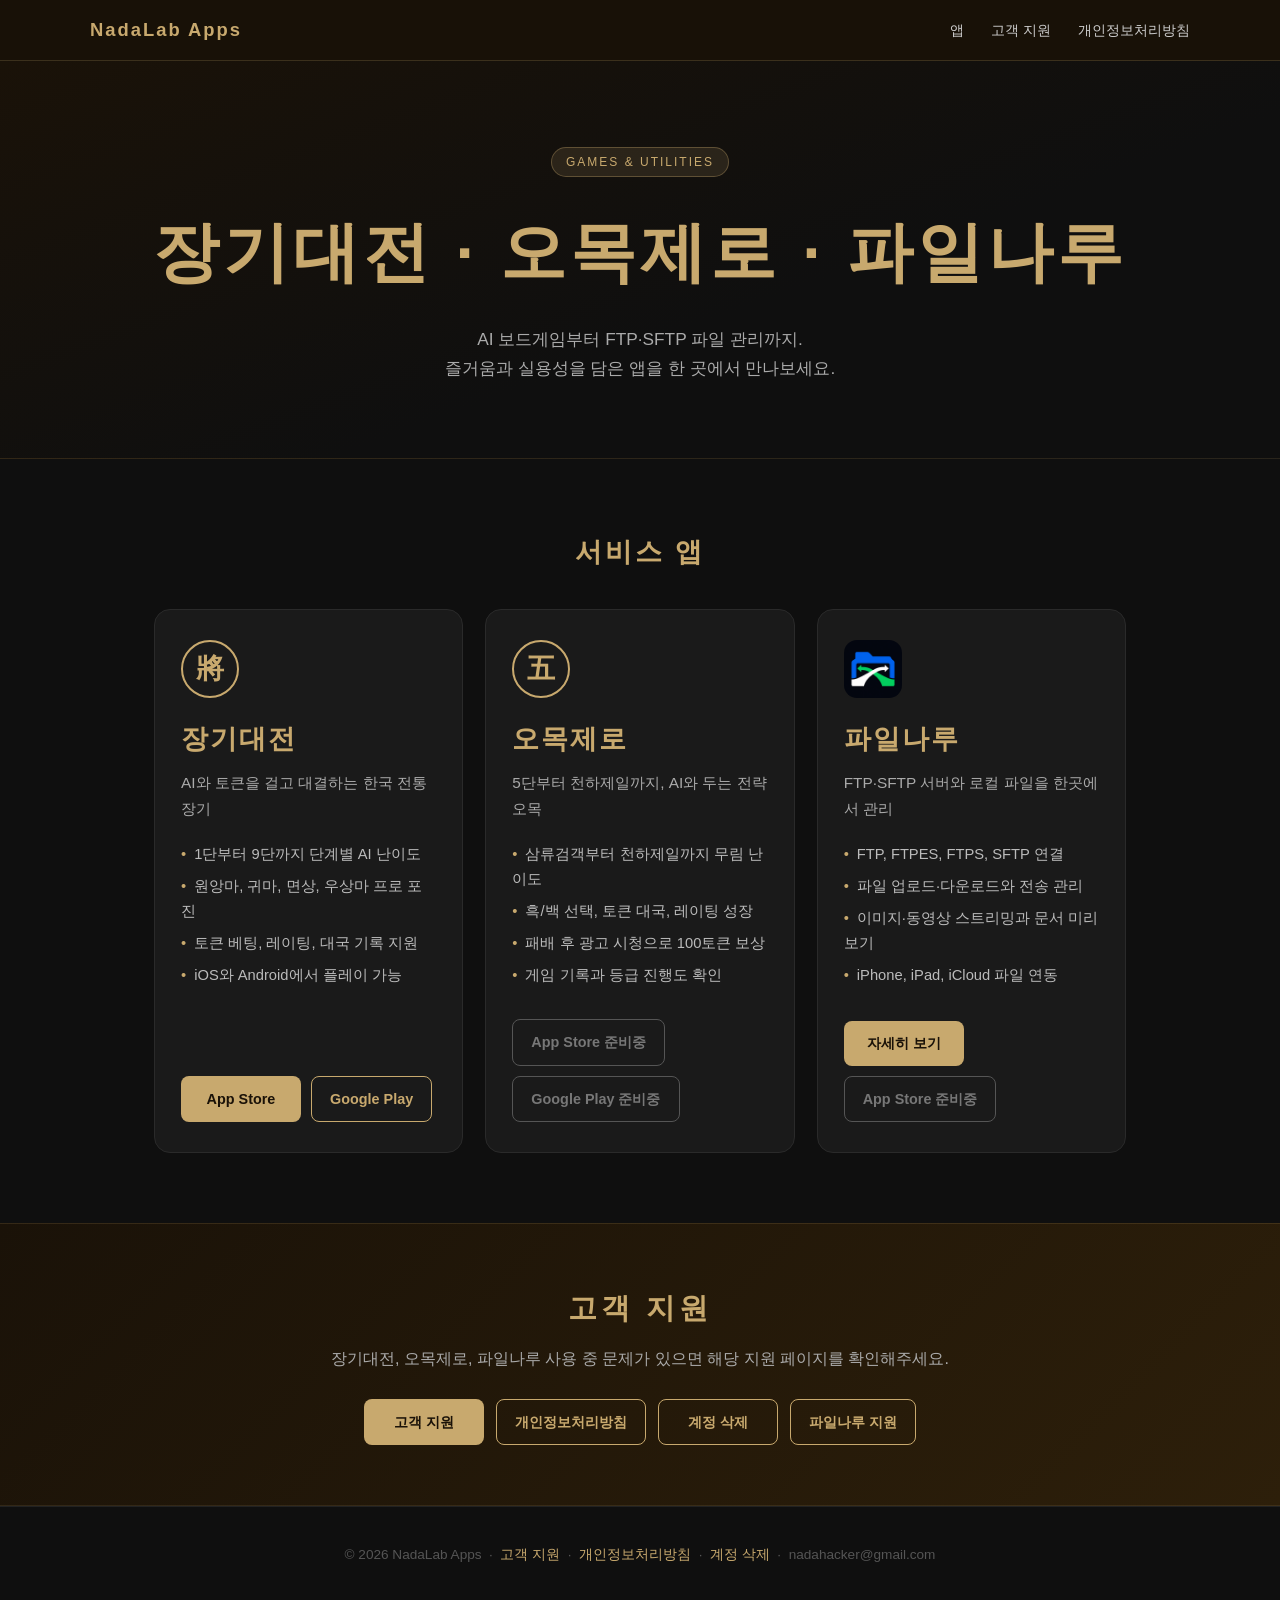
==== commit 12f11538: "Add FileNaru marketing and support pages" ====
--- a/index.html
+++ b/index.html
@@ -3,7 +3,7 @@
 <head>
   <meta charset="UTF-8">
   <meta name="viewport" content="width=device-width, initial-scale=1.0">
-  <title>NadaLab Games — 장기대전 · 오목제로</title>
+  <title>NadaLab Apps — 장기대전 · 오목제로 · 파일나루</title>
   <style>
     * { margin: 0; padding: 0; box-sizing: border-box; }
     body {
@@ -119,6 +119,12 @@
       font-weight: 800;
       margin-bottom: 18px;
     }
+    .app-icon.image {
+      border: 0;
+      border-radius: 13px;
+      overflow: hidden;
+    }
+    .app-icon.image img { width: 100%; height: 100%; display: block; }
     .app-card h2 {
       color: #C8A96E;
       font-size: 1.7rem;
@@ -220,9 +226,9 @@
 <body>
   <header>
     <nav>
-      <div class="logo">NadaLab Games</div>
+      <div class="logo">NadaLab Apps</div>
       <div class="nav-links">
-        <a href="#apps">게임</a>
+        <a href="#apps">앱</a>
         <a href="support.html">고객 지원</a>
         <a href="privacy.html">개인정보처리방침</a>
       </div>
@@ -230,13 +236,13 @@
   </header>
 
   <section class="hero">
-    <div class="hero-badge">AI 보드게임</div>
-    <h1>장기대전 · 오목제로</h1>
-    <p>전통 장기와 전략 오목을 AI와 함께 즐겨보세요.<br>토큰, 레이팅, 기록, 광고 보상까지 한 곳에서 안내합니다.</p>
+    <div class="hero-badge">GAMES &amp; UTILITIES</div>
+    <h1>장기대전 · 오목제로 · 파일나루</h1>
+    <p>AI 보드게임부터 FTP·SFTP 파일 관리까지.<br>즐거움과 실용성을 담은 앱을 한 곳에서 만나보세요.</p>
   </section>
 
   <section class="apps" id="apps">
-    <div class="section-title">서비스 게임</div>
+    <div class="section-title">서비스 앱</div>
     <div class="app-grid">
       <article class="app-card">
         <div class="app-icon">將</div>
@@ -269,21 +275,38 @@
           <span class="store-btn soon">Google Play 준비중</span>
         </div>
       </article>
+
+      <article class="app-card">
+        <div class="app-icon image"><img src="assets/filenaru/icon.png" alt="파일나루 앱 아이콘"></div>
+        <h2>파일나루</h2>
+        <p class="subtitle">FTP·SFTP 서버와 로컬 파일을 한곳에서 관리</p>
+        <ul class="feature-list">
+          <li>FTP, FTPES, FTPS, SFTP 연결</li>
+          <li>파일 업로드·다운로드와 전송 관리</li>
+          <li>이미지·동영상 스트리밍과 문서 미리보기</li>
+          <li>iPhone, iPad, iCloud 파일 연동</li>
+        </ul>
+        <div class="store-buttons">
+          <a href="filenaru.html" class="store-btn">자세히 보기</a>
+          <span class="store-btn soon">App Store 준비중</span>
+        </div>
+      </article>
     </div>
   </section>
 
   <section class="support">
     <h2>고객 지원</h2>
-    <p>장기대전과 오목제로 사용 중 문제가 있으면 아래 페이지를 확인해주세요.</p>
+    <p>장기대전, 오목제로, 파일나루 사용 중 문제가 있으면 해당 지원 페이지를 확인해주세요.</p>
     <div class="support-links">
       <a href="support.html" class="store-btn">고객 지원</a>
       <a href="privacy.html" class="store-btn outline">개인정보처리방침</a>
       <a href="delete-account.html" class="store-btn outline">계정 삭제</a>
+      <a href="filenaru-support.html" class="store-btn outline">파일나루 지원</a>
     </div>
   </section>
 
   <footer>
-    © 2026 NadaLab Games &nbsp;·&nbsp;
+    © 2026 NadaLab Apps &nbsp;·&nbsp;
     <a href="support.html">고객 지원</a> &nbsp;·&nbsp;
     <a href="privacy.html">개인정보처리방침</a> &nbsp;·&nbsp;
     <a href="delete-account.html">계정 삭제</a> &nbsp;·&nbsp;
